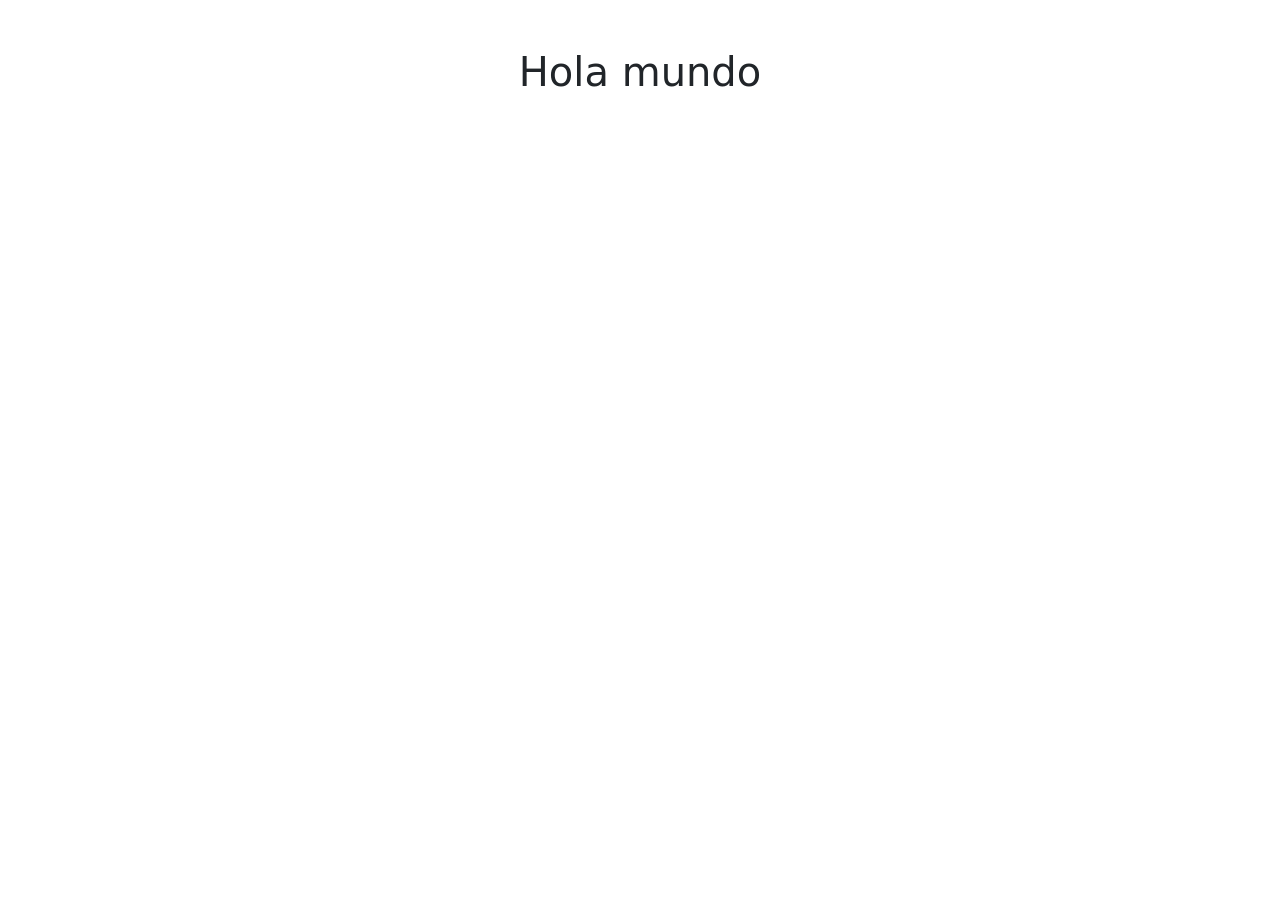
==== www/index.html @ a9975280 "Inicio del proyecto - index.html básico con Bootstrap 5" ====
<!DOCTYPE html>
<html lang="es">
<head>
    <meta charset="UTF-8">
    <meta name="viewport" content="width=device-width, initial-scale=1.0">
    <title>Portfolio — Artista Multidisciplinar</title>
    <link href="https://cdn.jsdelivr.net/npm/bootstrap@5.3.3/dist/css/bootstrap.min.css" rel="stylesheet">
</head>
<body>
    <h1 class="text-center mt-5">Hola mundo</h1>
    <script src="https://cdn.jsdelivr.net/npm/bootstrap@5.3.3/dist/js/bootstrap.bundle.min.js"></script>
</body>
</html>
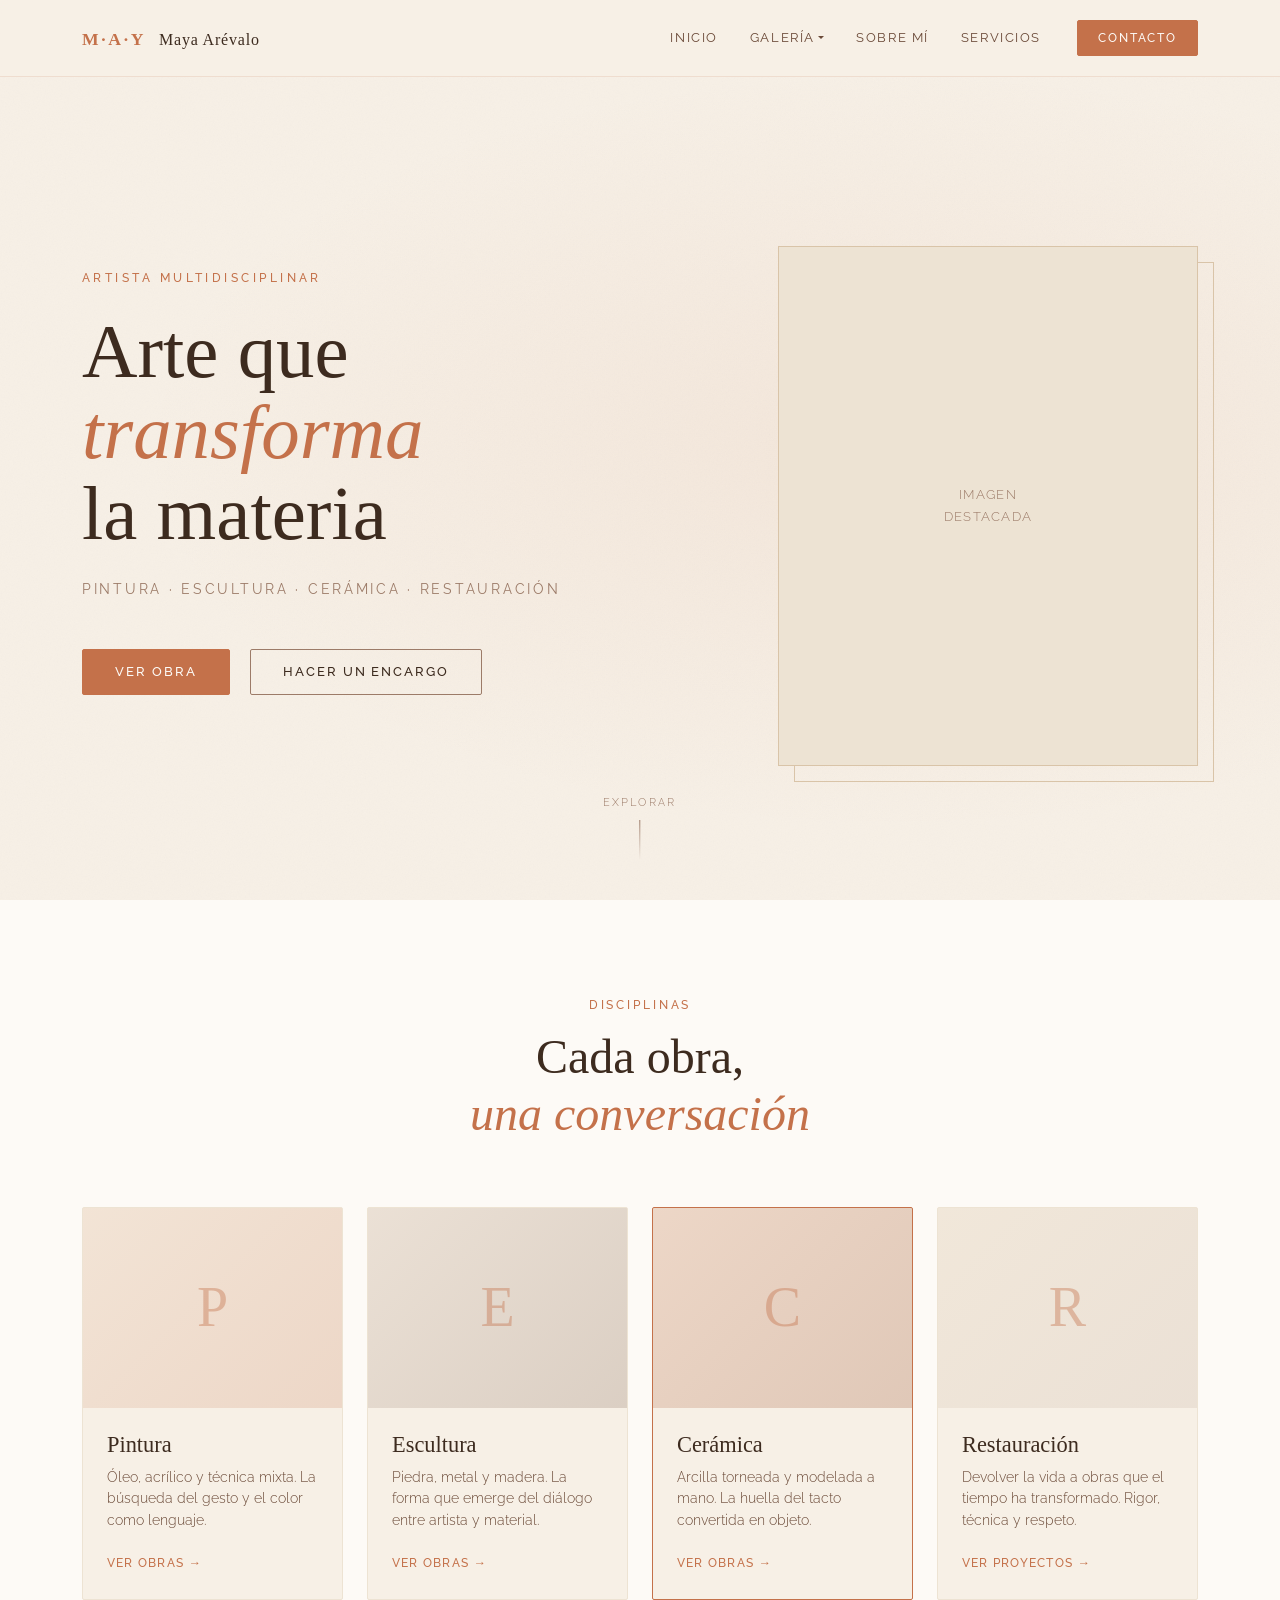
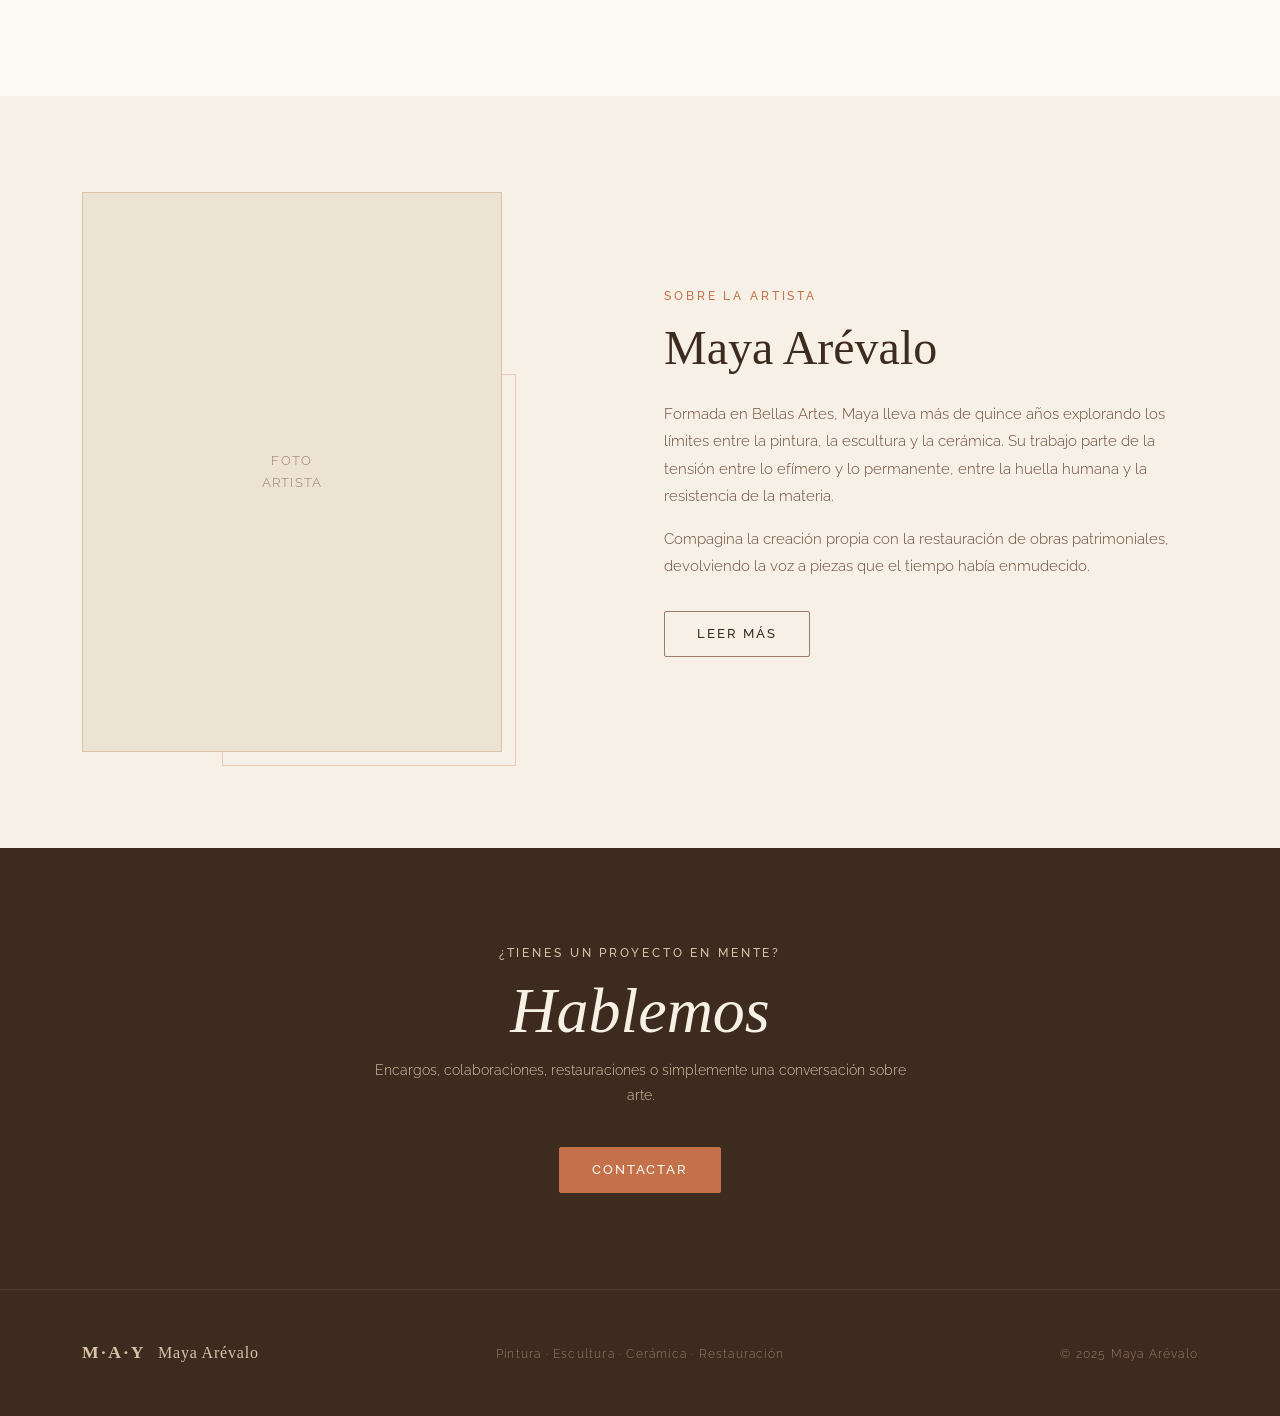
==== commit fbfd9dff: "Estructura completa del proyecto - galerías, estilos y placeholders de imágenes" ====
--- a/www/index.html
+++ b/www/index.html
@@ -3,11 +3,220 @@
 <head>
     <meta charset="UTF-8">
     <meta name="viewport" content="width=device-width, initial-scale=1.0">
-    <title>Portfolio — Artista Multidisciplinar</title>
+    <title>Maya Arévalo — Artista Multidisciplinar</title>
+
+    <!-- Bootstrap 5 -->
     <link href="https://cdn.jsdelivr.net/npm/bootstrap@5.3.3/dist/css/bootstrap.min.css" rel="stylesheet">
+    <!-- Google Fonts -->
+    <link href="https://fonts.googleapis.com/css2?family=Cormorant+Garant:ital,wght@0,300;0,400;0,600;1,300;1,400&family=Raleway:wght@300;400;500&display=swap" rel="stylesheet">
+    <!-- Custom CSS -->
+    <link href="assets/css/styles.css" rel="stylesheet">
 </head>
 <body>
-    <h1 class="text-center mt-5">Hola mundo</h1>
+
+    <!-- ═══════════════════════════════════════════
+         NAVBAR
+    ═══════════════════════════════════════════ -->
+    <nav class="navbar navbar-expand-lg navbar-light fixed-top" id="mainNav">
+        <div class="container">
+            <a class="navbar-brand" href="index.html">
+                <span class="brand-initials">M·A·Y</span>
+                <span class="brand-name">Maya Arévalo</span>
+            </a>
+            <button class="navbar-toggler border-0" type="button" data-bs-toggle="collapse" data-bs-target="#navMenu">
+                <span class="navbar-toggler-icon"></span>
+            </button>
+            <div class="collapse navbar-collapse" id="navMenu">
+                <ul class="navbar-nav ms-auto align-items-lg-center gap-lg-2">
+                    <li class="nav-item"><a class="nav-link" href="index.html">Inicio</a></li>
+                    <li class="nav-item dropdown">
+                        <a class="nav-link dropdown-toggle" href="#" data-bs-toggle="dropdown">Galería</a>
+                        <ul class="dropdown-menu">
+                            <li><a class="dropdown-item" href="galeria/pintura.html">Pintura</a></li>
+                            <li><a class="dropdown-item" href="galeria/escultura.html">Escultura</a></li>
+                            <li><a class="dropdown-item" href="galeria/ceramica.html">Cerámica</a></li>
+                            <li><a class="dropdown-item" href="galeria/restauracion.html">Restauración</a></li>
+                        </ul>
+                    </li>
+                    <li class="nav-item"><a class="nav-link" href="sobre-mi.html">Sobre mí</a></li>
+                    <li class="nav-item"><a class="nav-link" href="servicios.html">Servicios</a></li>
+                    <li class="nav-item ms-lg-3">
+                        <a class="btn btn-contacto" href="contacto.html">Contacto</a>
+                    </li>
+                </ul>
+            </div>
+        </div>
+    </nav>
+
+    <!-- ═══════════════════════════════════════════
+         HERO
+    ═══════════════════════════════════════════ -->
+    <section class="hero-section d-flex align-items-center">
+        <div class="hero-texture"></div>
+        <div class="container position-relative">
+            <div class="row align-items-center min-vh-100">
+                <div class="col-lg-7 hero-content">
+                    <p class="hero-eyebrow">Artista Multidisciplinar</p>
+                    <h1 class="hero-title">
+                        Arte que<br>
+                        <em>transforma</em><br>
+                        la materia
+                    </h1>
+                    <p class="hero-subtitle">
+                        Pintura · Escultura · Cerámica · Restauración
+                    </p>
+                    <div class="hero-actions mt-5">
+                        <a href="#disciplinas" class="btn btn-primary-custom me-3">Ver obra</a>
+                        <a href="contacto.html" class="btn btn-outline-custom">Hacer un encargo</a>
+                    </div>
+                </div>
+                <div class="col-lg-5 d-none d-lg-flex justify-content-end">
+                    <div class="hero-image-placeholder">
+                        <div class="placeholder-inner">
+                            <span>Imagen<br>destacada</span>
+                        </div>
+                    </div>
+                </div>
+            </div>
+        </div>
+        <a href="#disciplinas" class="scroll-hint">
+            <span>Explorar</span>
+            <div class="scroll-line"></div>
+        </a>
+    </section>
+
+    <!-- ═══════════════════════════════════════════
+         DISCIPLINAS
+    ═══════════════════════════════════════════ -->
+    <section class="disciplinas-section py-6" id="disciplinas">
+        <div class="container">
+            <div class="section-header text-center mb-6">
+                <p class="section-label">Disciplinas</p>
+                <h2 class="section-title">Cada obra,<br><em>una conversación</em></h2>
+            </div>
+            <div class="row g-4">
+
+                <div class="col-md-6 col-lg-3">
+                    <a href="galeria/pintura.html" class="disciplina-card">
+                        <div class="disciplina-img disciplina-pintura">
+                            <div class="disciplina-img-placeholder">P</div>
+                        </div>
+                        <div class="disciplina-body">
+                            <h3 class="disciplina-title">Pintura</h3>
+                            <p class="disciplina-text">Óleo, acrílico y técnica mixta. La búsqueda del gesto y el color como lenguaje.</p>
+                            <span class="disciplina-link">Ver obras →</span>
+                        </div>
+                    </a>
+                </div>
+
+                <div class="col-md-6 col-lg-3">
+                    <a href="galeria/escultura.html" class="disciplina-card">
+                        <div class="disciplina-img disciplina-escultura">
+                            <div class="disciplina-img-placeholder">E</div>
+                        </div>
+                        <div class="disciplina-body">
+                            <h3 class="disciplina-title">Escultura</h3>
+                            <p class="disciplina-text">Piedra, metal y madera. La forma que emerge del diálogo entre artista y material.</p>
+                            <span class="disciplina-link">Ver obras →</span>
+                        </div>
+                    </a>
+                </div>
+
+                <div class="col-md-6 col-lg-3">
+                    <a href="galeria/ceramica.html" class="disciplina-card disciplina-card--featured">
+                        <div class="disciplina-img disciplina-ceramica">
+                            <div class="disciplina-img-placeholder">C</div>
+                        </div>
+                        <div class="disciplina-body">
+                            <h3 class="disciplina-title">Cerámica</h3>
+                            <p class="disciplina-text">Arcilla torneada y modelada a mano. La huella del tacto convertida en objeto.</p>
+                            <span class="disciplina-link">Ver obras →</span>
+                        </div>
+                    </a>
+                </div>
+
+                <div class="col-md-6 col-lg-3">
+                    <a href="galeria/restauracion.html" class="disciplina-card">
+                        <div class="disciplina-img disciplina-restauracion">
+                            <div class="disciplina-img-placeholder">R</div>
+                        </div>
+                        <div class="disciplina-body">
+                            <h3 class="disciplina-title">Restauración</h3>
+                            <p class="disciplina-text">Devolver la vida a obras que el tiempo ha transformado. Rigor, técnica y respeto.</p>
+                            <span class="disciplina-link">Ver proyectos →</span>
+                        </div>
+                    </a>
+                </div>
+
+            </div>
+        </div>
+    </section>
+
+    <!-- ═══════════════════════════════════════════
+         SOBRE LA ARTISTA (breve)
+    ═══════════════════════════════════════════ -->
+    <section class="sobre-section py-6">
+        <div class="container">
+            <div class="row align-items-center g-5">
+                <div class="col-lg-5">
+                    <div class="sobre-image-wrap">
+                        <div class="sobre-image-placeholder">
+                            <span>Foto<br>artista</span>
+                        </div>
+                        <div class="sobre-deco"></div>
+                    </div>
+                </div>
+                <div class="col-lg-6 offset-lg-1">
+                    <p class="section-label">Sobre la artista</p>
+                    <h2 class="section-title mb-4">Maya Arévalo</h2>
+                    <p class="sobre-text">
+                        Formada en Bellas Artes, Maya lleva más de quince años explorando los límites entre la pintura, la escultura y la cerámica. Su trabajo parte de la tensión entre lo efímero y lo permanente, entre la huella humana y la resistencia de la materia.
+                    </p>
+                    <p class="sobre-text">
+                        Compagina la creación propia con la restauración de obras patrimoniales, devolviendo la voz a piezas que el tiempo había enmudecido.
+                    </p>
+                    <a href="sobre-mi.html" class="btn btn-outline-custom mt-3">Leer más</a>
+                </div>
+            </div>
+        </div>
+    </section>
+
+    <!-- ═══════════════════════════════════════════
+         CTA CONTACTO
+    ═══════════════════════════════════════════ -->
+    <section class="cta-section py-6">
+        <div class="container">
+            <div class="cta-inner text-center">
+                <p class="section-label">¿Tienes un proyecto en mente?</p>
+                <h2 class="cta-title">Hablemos</h2>
+                <p class="cta-text">Encargos, colaboraciones, restauraciones o simplemente una conversación sobre arte.</p>
+                <a href="contacto.html" class="btn btn-primary-custom btn-lg mt-4">Contactar</a>
+            </div>
+        </div>
+    </section>
+
+    <!-- ═══════════════════════════════════════════
+         FOOTER
+    ═══════════════════════════════════════════ -->
+    <footer class="site-footer py-5">
+        <div class="container">
+            <div class="row align-items-center">
+                <div class="col-md-4 mb-3 mb-md-0">
+                    <span class="brand-initials">M·A·Y</span>
+                    <span class="brand-name ms-2">Maya Arévalo</span>
+                </div>
+                <div class="col-md-4 text-center mb-3 mb-md-0">
+                    <small class="footer-copy">Pintura · Escultura · Cerámica · Restauración</small>
+                </div>
+                <div class="col-md-4 text-md-end">
+                    <small class="footer-copy">© 2025 Maya Arévalo</small>
+                </div>
+            </div>
+        </div>
+    </footer>
+
+    <!-- Bootstrap 5 JS -->
     <script src="https://cdn.jsdelivr.net/npm/bootstrap@5.3.3/dist/js/bootstrap.bundle.min.js"></script>
+    <script src="assets/js/main.js"></script>
 </body>
 </html>
--- a/www/assets/css/styles.css
+++ b/www/assets/css/styles.css
@@ -0,0 +1,541 @@
+/* ═══════════════════════════════════════════════════════
+   MAYA ARÉVALO — Portfolio Artístico
+   style.css — Diseño cálido y artesanal
+═══════════════════════════════════════════════════════ */
+
+/* ── Variables ─────────────────────────────────────── */
+:root {
+    --cream:        #F7F0E6;
+    --cream-dark:   #EDE3D3;
+    --terracota:    #C4714A;
+    --terracota-dk: #A05A38;
+    --brown:        #3D2B1F;
+    --brown-mid:    #6B4A38;
+    --brown-light:  #9C7B68;
+    --sand:         #D9C4A8;
+    --white:        #FDFAF6;
+
+    --font-display: 'Cormorant Garant', Georgia, serif;
+    --font-body:    'Raleway', sans-serif;
+
+    --transition:   0.3s ease;
+    --radius:       2px;
+    --shadow:       0 4px 24px rgba(61,43,31,.10);
+    --shadow-hover: 0 12px 40px rgba(61,43,31,.18);
+}
+
+/* ── Reset / Base ───────────────────────────────────── */
+*, *::before, *::after { box-sizing: border-box; }
+
+html { scroll-behavior: smooth; }
+
+body {
+    font-family: var(--font-body);
+    background-color: var(--white);
+    color: var(--brown);
+    font-weight: 300;
+    line-height: 1.7;
+    overflow-x: hidden;
+}
+
+.py-6 { padding-top: 6rem; padding-bottom: 6rem; }
+.mb-6 { margin-bottom: 4rem; }
+
+/* ── Navbar ─────────────────────────────────────────── */
+#mainNav {
+    background: rgba(247, 240, 230, 0.95);
+    backdrop-filter: blur(8px);
+    border-bottom: 1px solid rgba(196,113,74,.15);
+    padding: 1rem 0;
+    transition: box-shadow var(--transition);
+}
+
+#mainNav.scrolled {
+    box-shadow: 0 2px 20px rgba(61,43,31,.10);
+}
+
+.brand-initials {
+    font-family: var(--font-display);
+    font-size: 1.1rem;
+    font-weight: 600;
+    color: var(--terracota);
+    letter-spacing: 0.15em;
+}
+
+.brand-name {
+    font-family: var(--font-display);
+    font-size: 1rem;
+    font-weight: 300;
+    color: var(--brown);
+    margin-left: 0.5rem;
+    letter-spacing: 0.05em;
+}
+
+.nav-link {
+    font-family: var(--font-body);
+    font-size: 0.82rem;
+    font-weight: 400;
+    letter-spacing: 0.12em;
+    text-transform: uppercase;
+    color: var(--brown-mid) !important;
+    padding: 0.4rem 0.75rem !important;
+    transition: color var(--transition);
+}
+
+.nav-link:hover { color: var(--terracota) !important; }
+
+.dropdown-menu {
+    border: 1px solid var(--sand);
+    border-radius: var(--radius);
+    background: var(--cream);
+    box-shadow: var(--shadow);
+    padding: 0.5rem 0;
+}
+
+.dropdown-item {
+    font-family: var(--font-body);
+    font-size: 0.82rem;
+    letter-spacing: 0.08em;
+    color: var(--brown-mid);
+    padding: 0.5rem 1.25rem;
+    transition: background var(--transition), color var(--transition);
+}
+
+.dropdown-item:hover {
+    background: var(--cream-dark);
+    color: var(--terracota);
+}
+
+.btn-contacto {
+    font-family: var(--font-body);
+    font-size: 0.78rem;
+    font-weight: 500;
+    letter-spacing: 0.15em;
+    text-transform: uppercase;
+    color: var(--white) !important;
+    background: var(--terracota);
+    border: 1px solid var(--terracota);
+    padding: 0.45rem 1.25rem;
+    border-radius: var(--radius);
+    transition: background var(--transition), border-color var(--transition);
+    text-decoration: none;
+}
+
+.btn-contacto:hover {
+    background: var(--terracota-dk);
+    border-color: var(--terracota-dk);
+}
+
+/* ── Buttons ────────────────────────────────────────── */
+.btn-primary-custom {
+    font-family: var(--font-body);
+    font-size: 0.82rem;
+    font-weight: 500;
+    letter-spacing: 0.15em;
+    text-transform: uppercase;
+    color: var(--white);
+    background: var(--terracota);
+    border: 1px solid var(--terracota);
+    padding: 0.75rem 2rem;
+    border-radius: var(--radius);
+    transition: all var(--transition);
+    text-decoration: none;
+    display: inline-block;
+}
+
+.btn-primary-custom:hover {
+    background: var(--terracota-dk);
+    border-color: var(--terracota-dk);
+    color: var(--white);
+    transform: translateY(-1px);
+    box-shadow: 0 6px 20px rgba(196,113,74,.35);
+}
+
+.btn-outline-custom {
+    font-family: var(--font-body);
+    font-size: 0.82rem;
+    font-weight: 500;
+    letter-spacing: 0.15em;
+    text-transform: uppercase;
+    color: var(--brown);
+    background: transparent;
+    border: 1px solid var(--brown-light);
+    padding: 0.75rem 2rem;
+    border-radius: var(--radius);
+    transition: all var(--transition);
+    text-decoration: none;
+    display: inline-block;
+}
+
+.btn-outline-custom:hover {
+    background: var(--cream-dark);
+    border-color: var(--brown-mid);
+    color: var(--brown);
+    transform: translateY(-1px);
+}
+
+/* ── Section labels ─────────────────────────────────── */
+.section-label {
+    font-family: var(--font-body);
+    font-size: 0.72rem;
+    font-weight: 500;
+    letter-spacing: 0.25em;
+    text-transform: uppercase;
+    color: var(--terracota);
+    margin-bottom: 0.75rem;
+}
+
+.section-title {
+    font-family: var(--font-display);
+    font-size: clamp(2rem, 4vw, 3rem);
+    font-weight: 300;
+    color: var(--brown);
+    line-height: 1.2;
+    margin-bottom: 0;
+}
+
+.section-title em {
+    font-style: italic;
+    color: var(--terracota);
+    font-weight: 300;
+}
+
+/* ── Hero ───────────────────────────────────────────── */
+.hero-section {
+    position: relative;
+    background-color: var(--cream);
+    min-height: 100vh;
+    overflow: hidden;
+}
+
+/* Subtle grain texture overlay */
+.hero-texture {
+    position: absolute;
+    inset: 0;
+    background-image:
+        radial-gradient(ellipse at 70% 50%, rgba(196,113,74,.08) 0%, transparent 60%),
+        url("data:image/svg+xml,%3Csvg xmlns='http://www.w3.org/2000/svg' width='300' height='300'%3E%3Cfilter id='n'%3E%3CfeTurbulence type='fractalNoise' baseFrequency='0.75' numOctaves='4' stitchTiles='stitch'/%3E%3CfeColorMatrix type='saturate' values='0'/%3E%3C/filter%3E%3Crect width='300' height='300' filter='url(%23n)' opacity='0.04'/%3E%3C/svg%3E");
+    background-size: cover, 300px 300px;
+    pointer-events: none;
+}
+
+.hero-content {
+    padding-top: 8rem;
+    padding-bottom: 4rem;
+    animation: fadeUp 0.9s ease both;
+}
+
+.hero-eyebrow {
+    font-family: var(--font-body);
+    font-size: 0.72rem;
+    font-weight: 500;
+    letter-spacing: 0.3em;
+    text-transform: uppercase;
+    color: var(--terracota);
+    margin-bottom: 1.5rem;
+}
+
+.hero-title {
+    font-family: var(--font-display);
+    font-size: clamp(3rem, 6vw, 5.5rem);
+    font-weight: 300;
+    line-height: 1.05;
+    color: var(--brown);
+    margin-bottom: 1.5rem;
+}
+
+.hero-title em {
+    font-style: italic;
+    color: var(--terracota);
+}
+
+.hero-subtitle {
+    font-family: var(--font-body);
+    font-size: 0.85rem;
+    font-weight: 400;
+    letter-spacing: 0.2em;
+    color: var(--brown-light);
+    text-transform: uppercase;
+}
+
+.hero-image-placeholder {
+    width: 420px;
+    height: 520px;
+    margin-top: 7rem;
+    position: relative;
+    animation: fadeUp 1.1s 0.2s ease both;
+}
+
+.placeholder-inner {
+    width: 100%;
+    height: 100%;
+    background: var(--cream-dark);
+    border: 1px solid var(--sand);
+    display: flex;
+    align-items: center;
+    justify-content: center;
+    color: var(--brown-light);
+    font-family: var(--font-body);
+    font-size: 0.8rem;
+    letter-spacing: 0.1em;
+    text-align: center;
+    text-transform: uppercase;
+}
+
+.hero-image-placeholder::before {
+    content: '';
+    position: absolute;
+    top: 16px;
+    left: 16px;
+    right: -16px;
+    bottom: -16px;
+    border: 1px solid var(--sand);
+    z-index: -1;
+}
+
+/* Scroll hint */
+.scroll-hint {
+    position: absolute;
+    bottom: 2.5rem;
+    left: 50%;
+    transform: translateX(-50%);
+    display: flex;
+    flex-direction: column;
+    align-items: center;
+    gap: 0.5rem;
+    text-decoration: none;
+    color: var(--brown-light);
+    font-family: var(--font-body);
+    font-size: 0.68rem;
+    letter-spacing: 0.2em;
+    text-transform: uppercase;
+    animation: fadeIn 1.5s 0.5s ease both;
+}
+
+.scroll-line {
+    width: 1px;
+    height: 40px;
+    background: linear-gradient(to bottom, var(--brown-light), transparent);
+    animation: scrollPulse 2s ease-in-out infinite;
+}
+
+/* ── Disciplinas ────────────────────────────────────── */
+.disciplinas-section {
+    background: var(--white);
+}
+
+.disciplina-card {
+    display: block;
+    text-decoration: none;
+    color: inherit;
+    background: var(--cream);
+    border: 1px solid var(--cream-dark);
+    border-radius: var(--radius);
+    overflow: hidden;
+    transition: transform var(--transition), box-shadow var(--transition), border-color var(--transition);
+    height: 100%;
+}
+
+.disciplina-card:hover {
+    transform: translateY(-4px);
+    box-shadow: var(--shadow-hover);
+    border-color: var(--sand);
+    color: inherit;
+}
+
+.disciplina-card--featured {
+    border-color: var(--terracota);
+}
+
+.disciplina-img {
+    height: 200px;
+    display: flex;
+    align-items: center;
+    justify-content: center;
+    position: relative;
+    overflow: hidden;
+}
+
+.disciplina-pintura    { background: linear-gradient(135deg, #D4956A22, #C4714A33); }
+.disciplina-escultura  { background: linear-gradient(135deg, #9C7B6822, #6B4A3833); }
+.disciplina-ceramica   { background: linear-gradient(135deg, #C4714A33, #A05A3844); }
+.disciplina-restauracion { background: linear-gradient(135deg, #D9C4A833, #9C7B6822); }
+
+.disciplina-img-placeholder {
+    font-family: var(--font-display);
+    font-size: 3.5rem;
+    font-weight: 300;
+    color: var(--terracota);
+    opacity: 0.4;
+}
+
+.disciplina-body {
+    padding: 1.5rem;
+}
+
+.disciplina-title {
+    font-family: var(--font-display);
+    font-size: 1.4rem;
+    font-weight: 400;
+    color: var(--brown);
+    margin-bottom: 0.5rem;
+}
+
+.disciplina-text {
+    font-family: var(--font-body);
+    font-size: 0.85rem;
+    color: var(--brown-mid);
+    line-height: 1.6;
+    margin-bottom: 1rem;
+}
+
+.disciplina-link {
+    font-family: var(--font-body);
+    font-size: 0.78rem;
+    font-weight: 500;
+    letter-spacing: 0.1em;
+    color: var(--terracota);
+    text-transform: uppercase;
+    transition: letter-spacing var(--transition);
+}
+
+.disciplina-card:hover .disciplina-link {
+    letter-spacing: 0.18em;
+}
+
+/* ── Sobre la artista ───────────────────────────────── */
+.sobre-section {
+    background: var(--cream);
+}
+
+.sobre-image-wrap {
+    position: relative;
+    display: inline-block;
+    width: 100%;
+    max-width: 420px;
+}
+
+.sobre-image-placeholder {
+    width: 100%;
+    aspect-ratio: 3/4;
+    background: var(--cream-dark);
+    border: 1px solid var(--sand);
+    display: flex;
+    align-items: center;
+    justify-content: center;
+    color: var(--brown-light);
+    font-family: var(--font-body);
+    font-size: 0.8rem;
+    letter-spacing: 0.1em;
+    text-align: center;
+    text-transform: uppercase;
+    position: relative;
+    z-index: 1;
+}
+
+.sobre-deco {
+    position: absolute;
+    bottom: -14px;
+    right: -14px;
+    width: 70%;
+    height: 70%;
+    border: 1px solid var(--terracota);
+    opacity: 0.3;
+    z-index: 0;
+}
+
+.sobre-text {
+    font-family: var(--font-body);
+    font-size: 0.92rem;
+    color: var(--brown-mid);
+    line-height: 1.85;
+    margin-bottom: 1rem;
+}
+
+/* ── CTA ────────────────────────────────────────────── */
+.cta-section {
+    background: var(--brown);
+}
+
+.cta-inner { max-width: 560px; margin: 0 auto; }
+
+.cta-section .section-label { color: var(--sand); }
+
+.cta-title {
+    font-family: var(--font-display);
+    font-size: clamp(2.5rem, 5vw, 4rem);
+    font-weight: 300;
+    font-style: italic;
+    color: var(--cream);
+    line-height: 1.1;
+}
+
+.cta-text {
+    font-family: var(--font-body);
+    font-size: 0.9rem;
+    color: var(--sand);
+    margin-top: 0.75rem;
+}
+
+.cta-section .btn-primary-custom {
+    background: var(--terracota);
+    border-color: var(--terracota);
+}
+
+.cta-section .btn-primary-custom:hover {
+    background: var(--terracota-dk);
+    border-color: var(--terracota-dk);
+}
+
+/* ── Footer ─────────────────────────────────────────── */
+.site-footer {
+    background: var(--brown);
+    border-top: 1px solid rgba(255,255,255,.08);
+}
+
+.site-footer .brand-initials,
+.site-footer .brand-name {
+    color: var(--sand);
+}
+
+.footer-copy {
+    font-family: var(--font-body);
+    font-size: 0.75rem;
+    letter-spacing: 0.1em;
+    color: var(--brown-light);
+}
+
+/* ── Animations ─────────────────────────────────────── */
+@keyframes fadeUp {
+    from { opacity: 0; transform: translateY(24px); }
+    to   { opacity: 1; transform: translateY(0); }
+}
+
+@keyframes fadeIn {
+    from { opacity: 0; }
+    to   { opacity: 1; }
+}
+
+@keyframes scrollPulse {
+    0%, 100% { opacity: 0.4; transform: scaleY(1); }
+    50%       { opacity: 1;   transform: scaleY(1.15); }
+}
+
+/* ── Responsive ─────────────────────────────────────── */
+@media (max-width: 991px) {
+    .hero-content { padding-top: 7rem; }
+    .py-6 { padding-top: 4rem; padding-bottom: 4rem; }
+    .navbar-collapse {
+        background: var(--cream);
+        padding: 1rem;
+        margin-top: 0.5rem;
+        border: 1px solid var(--sand);
+    }
+}
+
+@media (max-width: 575px) {
+    .hero-title { font-size: 2.8rem; }
+    .hero-actions .btn-primary-custom,
+    .hero-actions .btn-outline-custom { display: block; width: 100%; text-align: center; margin-bottom: 0.75rem; }
+    .hero-actions .btn-primary-custom { margin-right: 0 !important; }
+}
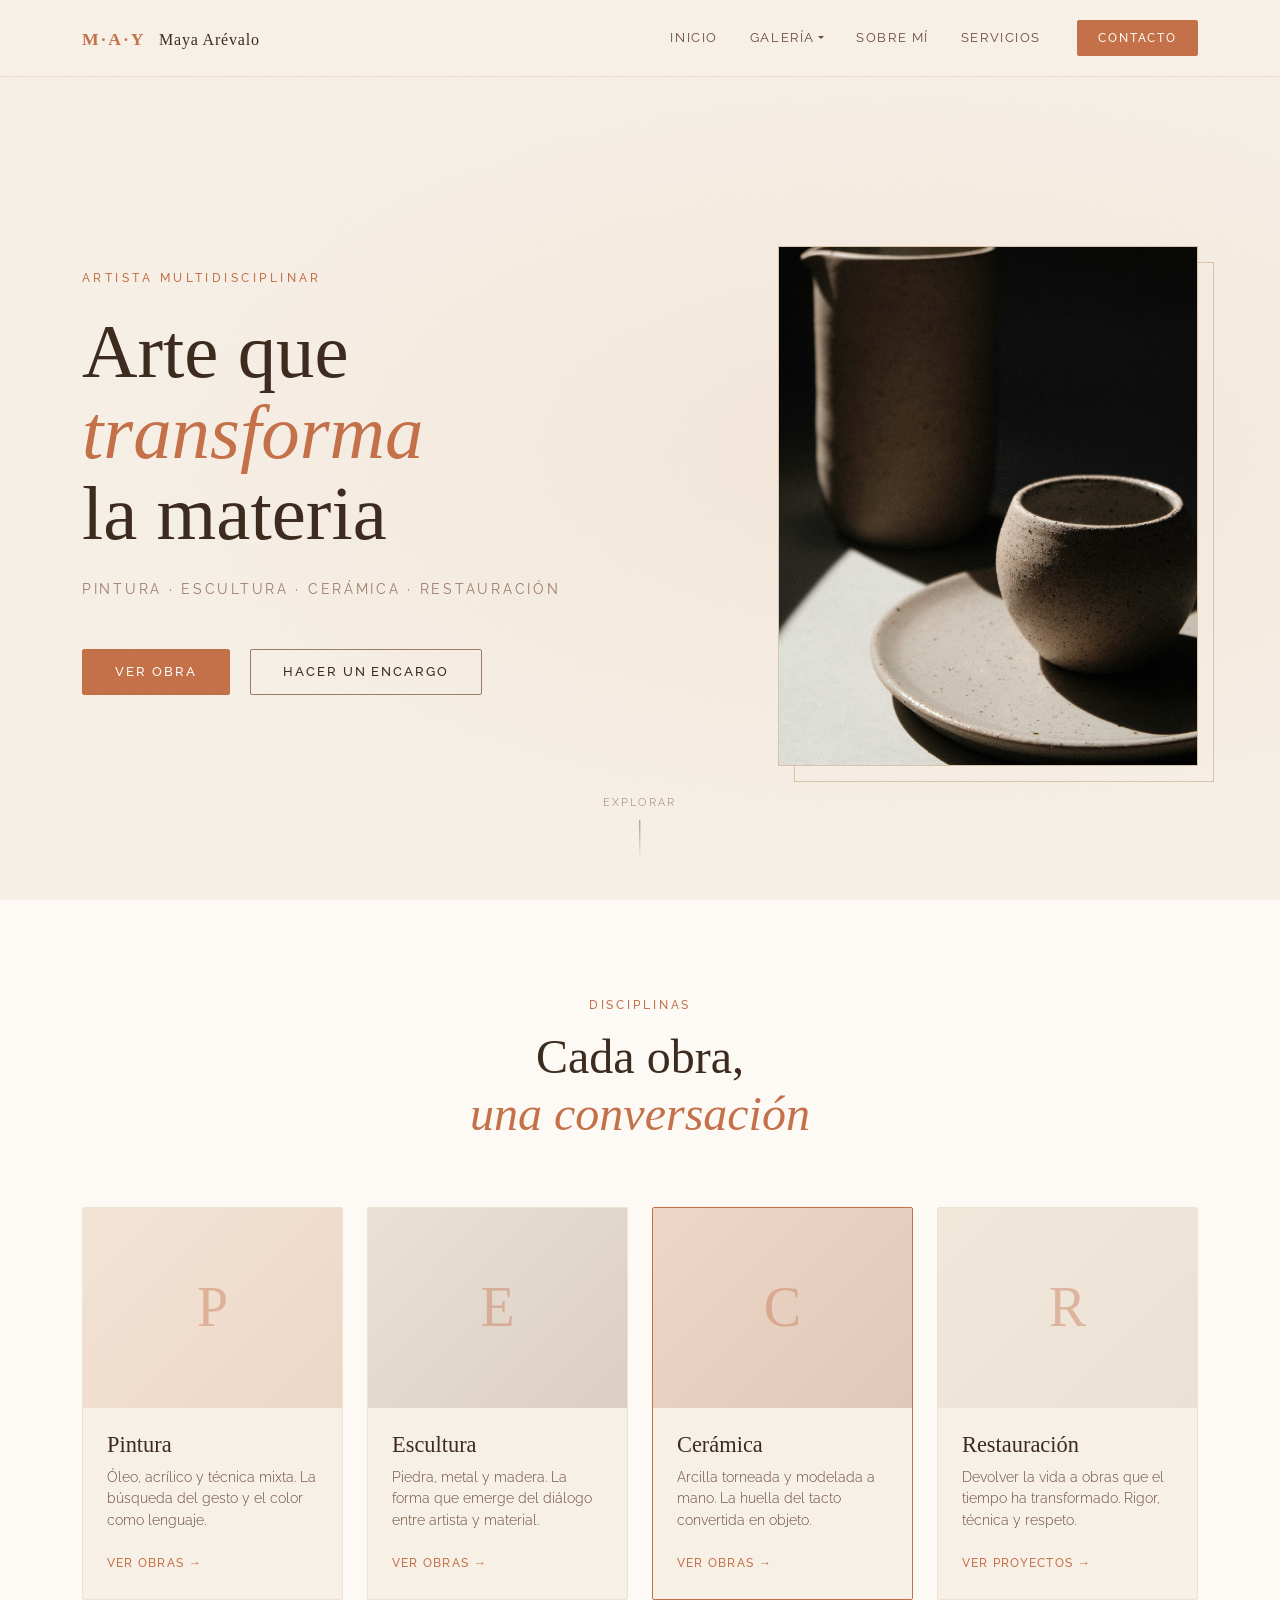
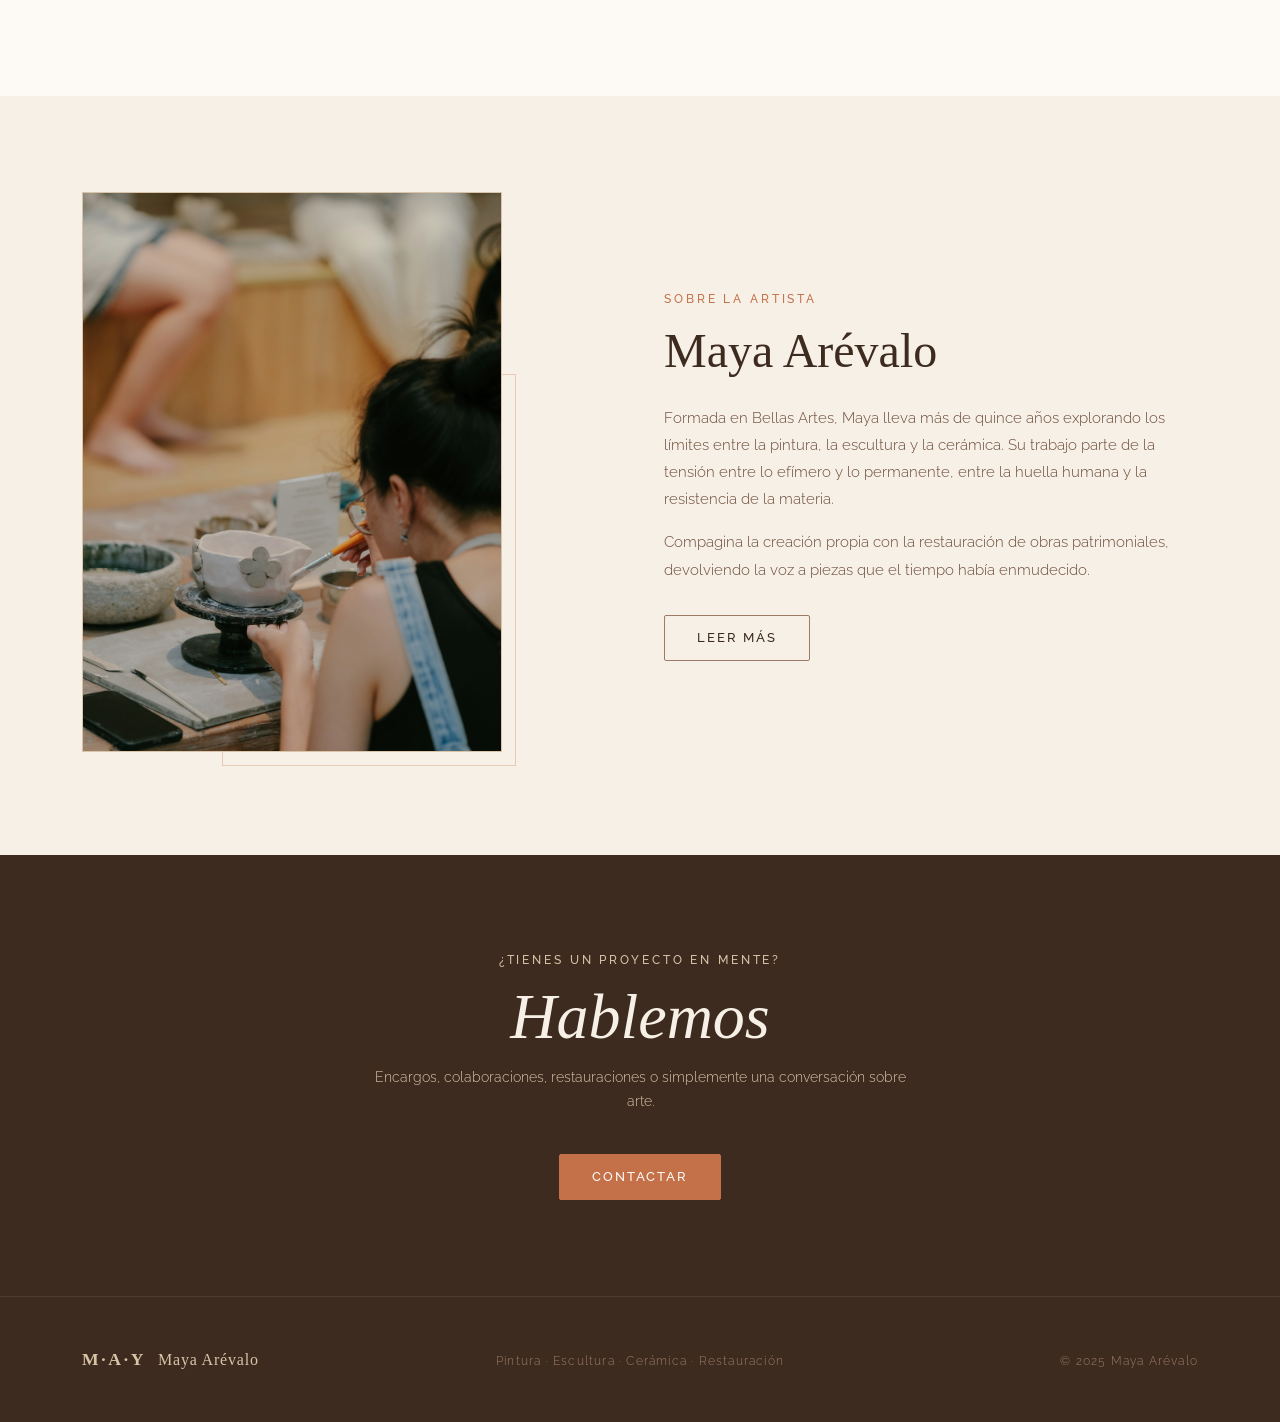
==== commit f3f28535: "Páginas interiores completas - sobre-mi, servicios, contacto e imágenes" ====
--- a/www/index.html
+++ b/www/index.html
@@ -73,7 +73,10 @@
                 <div class="col-lg-5 d-none d-lg-flex justify-content-end">
                     <div class="hero-image-placeholder">
                         <div class="placeholder-inner">
-                            <span>Imagen<br>destacada</span>
+                            <img src="assets/img/obras_001.jpg" 
+                                alt="Obra destacada de Maya Arévalo" 
+                                class="img-fluid w-100 h-100" 
+                                style="object-fit: cover; object-position: center;">
                         </div>
                     </div>
                 </div>
@@ -161,7 +164,10 @@
                 <div class="col-lg-5">
                     <div class="sobre-image-wrap">
                         <div class="sobre-image-placeholder">
-                            <span>Foto<br>artista</span>
+                            <img src="assets/img/artista_001.jpg" 
+                                alt="Maya Arévalo, artista multidisciplinar" 
+                                class="img-fluid w-100" 
+                                style="object-fit: cover; object-position: top; aspect-ratio: 3/4;">
                         </div>
                         <div class="sobre-deco"></div>
                     </div>
